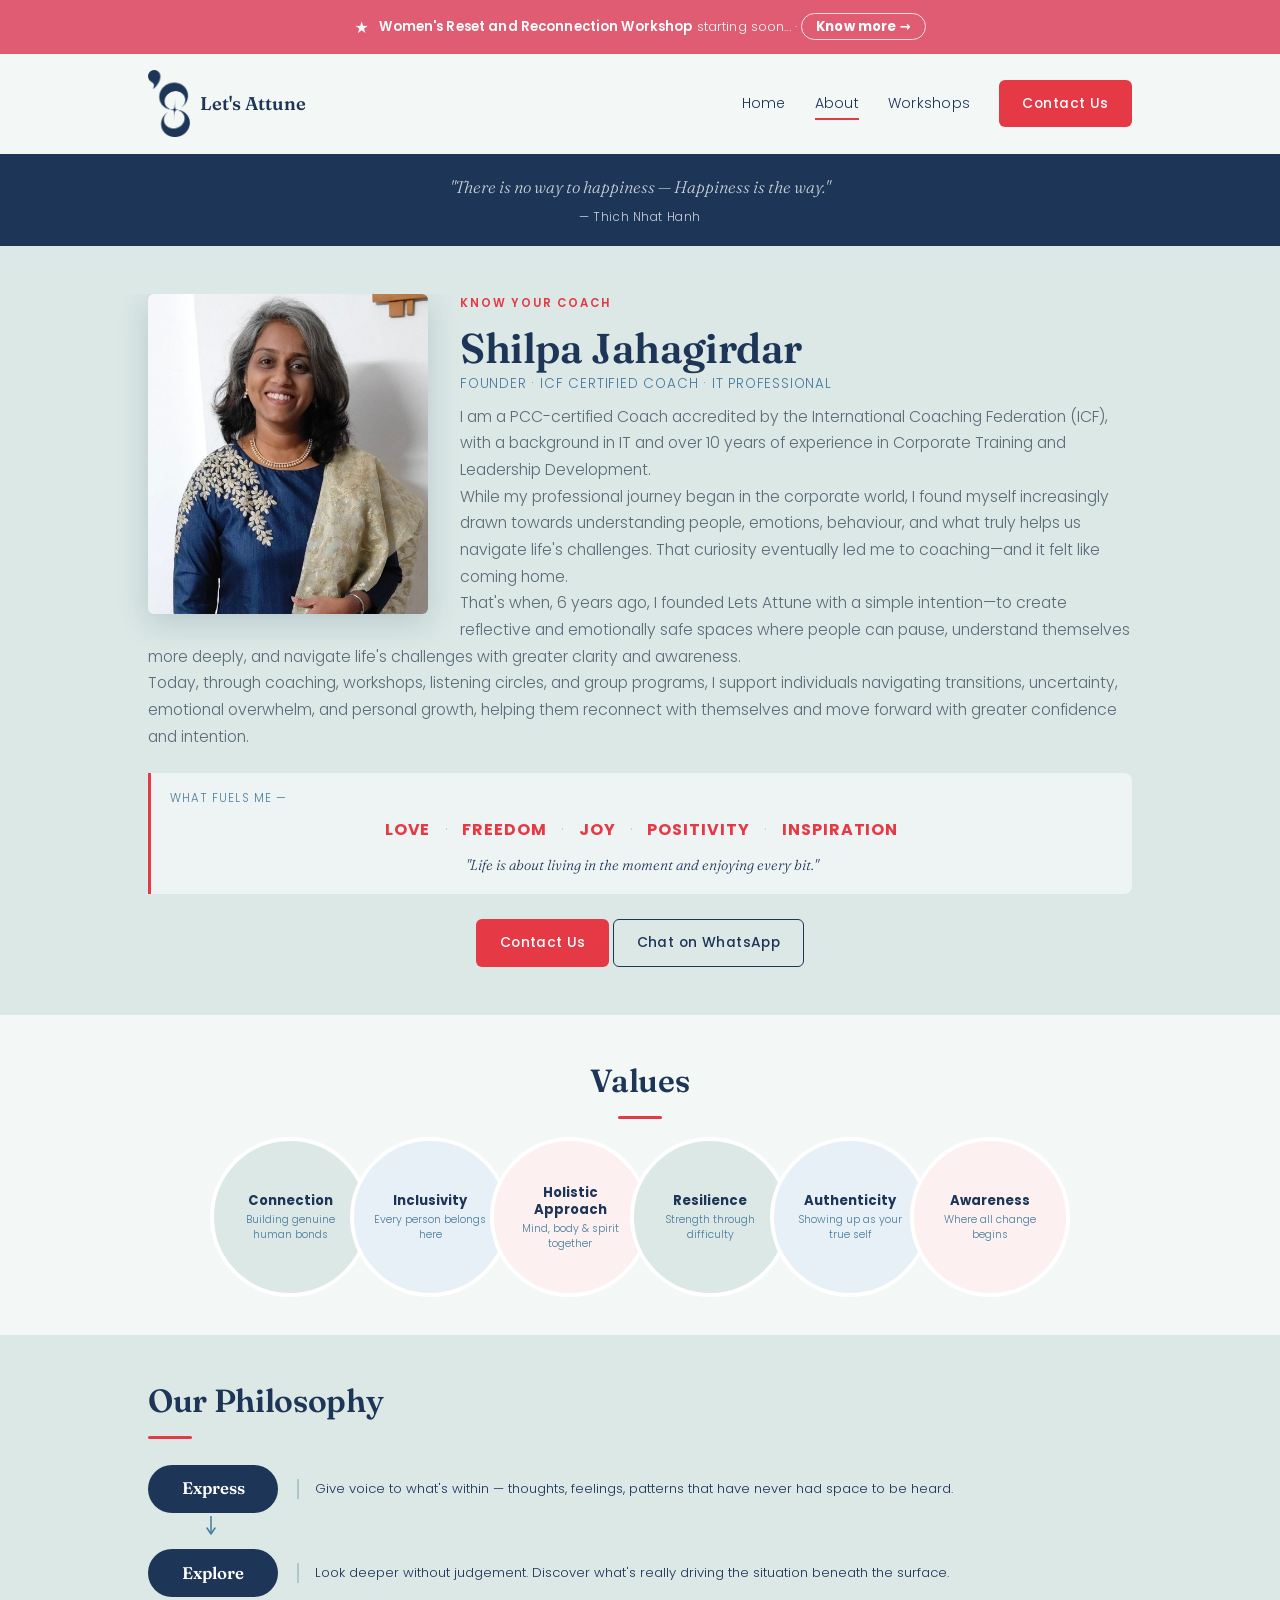
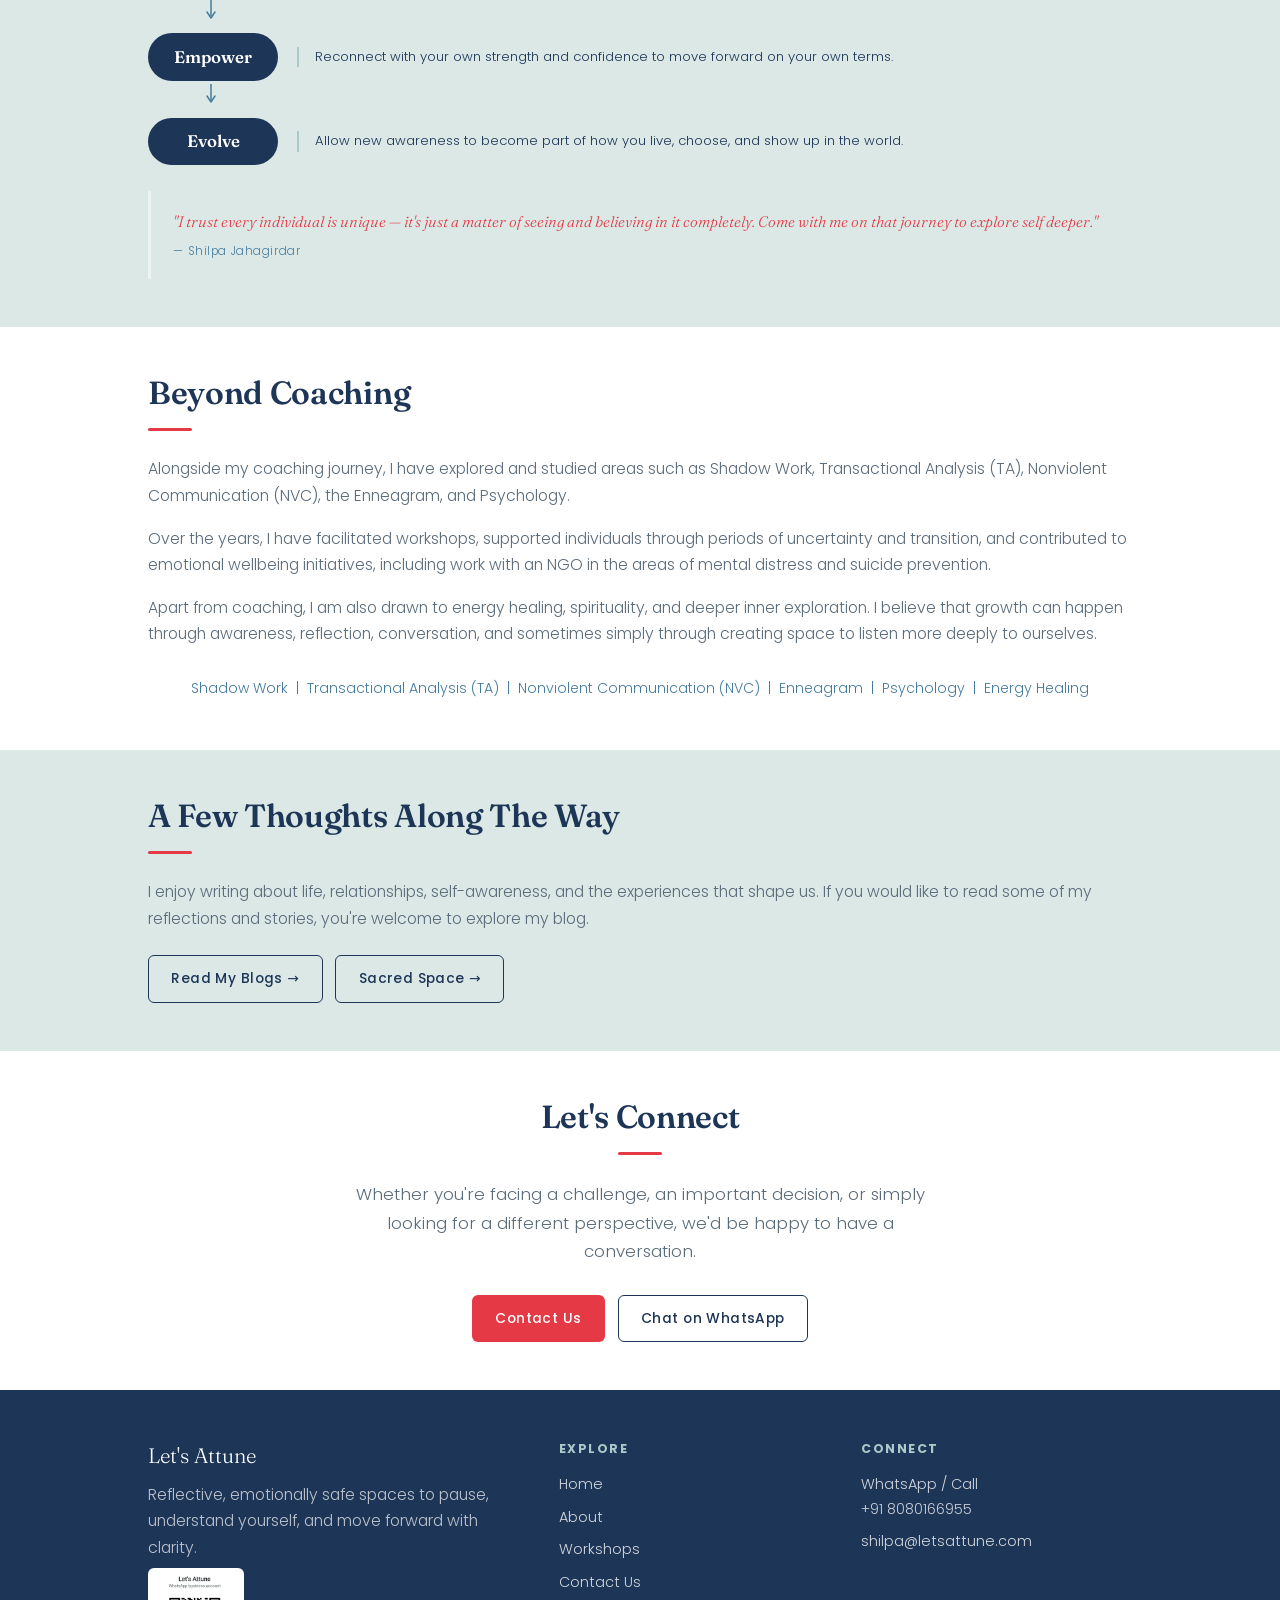
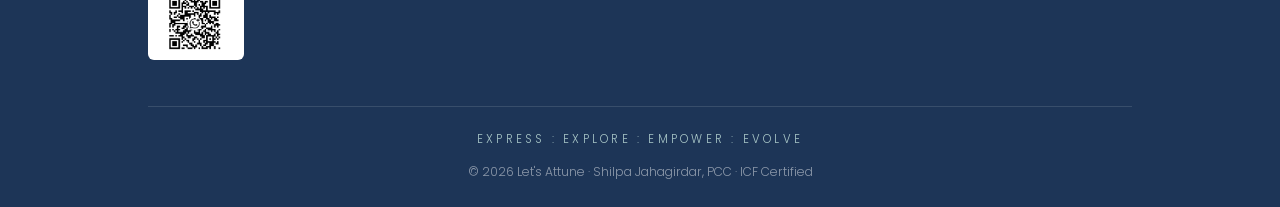
==== about.html @ 9fc633cd "Rebuild About page, rename to about.html, and refine homepage colours - Renamed coach.html to about." ====
<!DOCTYPE html>
<html lang="en">
<head>
  <meta charset="UTF-8" />
  <meta name="viewport" content="width=device-width, initial-scale=1.0" />
  <title>About Shilpa Jahagirdar — PCC Coach, ICF Certified | Let's Attune</title>
  <meta name="description" content="I am a PCC-certified Coach accredited by the International Coaching Federation (ICF), with a background in IT and over 10 years of experience in Corporate Training and Leadership Development. Founder of Lets Attune." />
  <meta property="og:type" content="profile" />
  <meta property="og:title" content="About Shilpa Jahagirdar — Let's Attune" />
  <meta property="og:description" content="PCC coach, ICF certified. Founder of Lets Attune — coaching, workshops and listening circles." />
  <meta property="og:image" content="assets/shilpa-full.jpg" />
  <meta property="og:url" content="https://arise.letsattune.com/about.html" />
  <meta name="twitter:card" content="summary_large_image" />
  <link rel="icon" type="image/png" href="assets/Lets Attune logo.png" />
  <link rel="preconnect" href="https://fonts.googleapis.com" />
  <link rel="preconnect" href="https://fonts.gstatic.com" crossorigin />
  <link href="https://fonts.googleapis.com/css2?family=Fraunces:ital,opsz,wght,WONK@0,9..144,500,0;0,9..144,600,0;0,9..144,700,0;1,9..144,500,0;1,9..144,600,0&family=Poppins:wght@300;400;500;600&display=swap" rel="stylesheet" />
  <link rel="stylesheet" href="styles.css" />
</head>
<body>

  <!-- ANNOUNCEMENT BAR (edit this one line per workshop; comment out to hide) -->
  <div class="announce">
    <span class="announce-star">★</span>
    <strong>Women's Reset and Reconnection Workshop</strong> starting soon... ·
    <a href="workshops.html">Know more →</a>
  </div>

  <!-- HEADER -->
  <header class="site-header">
    <div class="wrap">
      <a class="brand" href="index.html">
        <img src="assets/Lets Attune logo.png" alt="Let's Attune" />
        <span class="name">Let's Attune</span>
      </a>
      <button class="menu-toggle" aria-label="Menu"><span></span><span></span><span></span></button>
      <nav class="nav">
        <a class="link" href="index.html">Home</a>
        <a class="link active" href="about.html">About</a>
        <a class="link" href="workshops.html">Workshops</a>
        <a class="btn btn-primary" href="https://forms.gle/p1m3mecHvxKqkyVN9" target="_blank" rel="noopener">Contact Us</a>
      </nav>
    </div>
  </header>

  <!-- OPENING QUOTE -->
  <div class="coach-opening-quote band-navy">
    <div class="wrap">
      <p class="coq-text">"There is no way to happiness — Happiness is the way."</p>
      <p class="coq-attr">— Thich Nhat Hanh</p>
    </div>
  </div>

  <!-- BIO -->
  <section class="section band-sage">
    <div class="wrap coach-float-wrap reveal">
      <img class="coach-photo-float" src="assets/shilpa-full.jpg" alt="Shilpa Jahagirdar, PCC Coach" />
      <div class="eyebrow">Know Your Coach</div>
      <h1>Shilpa Jahagirdar</h1>
      <div class="role" style="font-size:0.84rem;letter-spacing:0.06em;color:var(--steel);text-transform:uppercase;margin-bottom:0.5rem">Founder · ICF Certified Coach · IT Professional</div>
      <p>I am a PCC-certified Coach accredited by the International Coaching Federation (ICF), with a background in IT and over 10 years of experience in Corporate Training and Leadership Development.</p>
      <p>While my professional journey began in the corporate world, I found myself increasingly drawn towards understanding people, emotions, behaviour, and what truly helps us navigate life's challenges. That curiosity eventually led me to coaching—and it felt like coming home.</p>
      <p>That's when, 6 years ago, I founded Lets Attune with a simple intention—to create reflective and emotionally safe spaces where people can pause, understand themselves more deeply, and navigate life's challenges with greater clarity and awareness.</p>
      <p>Today, through coaching, workshops, listening circles, and group programs, I support individuals navigating transitions, uncertainty, emotional overwhelm, and personal growth, helping them reconnect with themselves and move forward with greater confidence and intention.</p>
      <div class="lifelines-inline">
        <p class="lifelines-label">What fuels me —</p>
        <div class="lifelines">
          <span class="lifeline">Love</span><span class="lifeline-dot">·</span>
          <span class="lifeline">Freedom</span><span class="lifeline-dot">·</span>
          <span class="lifeline">Joy</span><span class="lifeline-dot">·</span>
          <span class="lifeline">Positivity</span><span class="lifeline-dot">·</span>
          <span class="lifeline">Inspiration</span>
        </div>
        <p class="lifeline-note">"Life is about living in the moment and enjoying every bit."</p>
      </div>
    </div>
    <div class="wrap" style="clear:both;text-align:center;margin-top:1.6rem;">
      <div class="btnrow" style="justify-content:center">
        <a class="btn btn-primary" href="https://forms.gle/p1m3mecHvxKqkyVN9" target="_blank" rel="noopener">Contact Us</a>
        <a class="btn btn-ghost" href="https://wa.me/918080166955" target="_blank" rel="noopener">Chat on WhatsApp</a>
      </div>
    </div>
  </section>

  <!-- VALUES -->
  <section class="section band-light">
    <div class="wrap center reveal">
      <h2>Values</h2>
      <div class="rule"></div>
      <div class="values-circles">
        <div class="vcircle vcircle--sage"><strong>Connection</strong><span>Building genuine human bonds</span></div>
        <div class="vcircle vcircle--blue"><strong>Inclusivity</strong><span>Every person belongs here</span></div>
        <div class="vcircle vcircle--coral"><strong>Holistic Approach</strong><span>Mind, body &amp; spirit together</span></div>
        <div class="vcircle vcircle--sage"><strong>Resilience</strong><span>Strength through difficulty</span></div>
        <div class="vcircle vcircle--blue"><strong>Authenticity</strong><span>Showing up as your true self</span></div>
        <div class="vcircle vcircle--coral"><strong>Awareness</strong><span>Where all change begins</span></div>
      </div>
    </div>
  </section>

  <!-- PHILOSOPHY -->
  <section class="section band-sage">
    <div class="wrap reveal">
      <h2>Our Philosophy</h2>
      <div class="rule"></div>
      <div class="phil-flow">
        <div class="phil-step">
          <div class="phil-oval">Express</div>
          <p class="phil-desc">Give voice to what's within — thoughts, feelings, patterns that have never had space to be heard.</p>
        </div>
        <div class="phil-arrow-down" aria-hidden="true"><svg width="16" height="22" viewBox="0 0 16 22" fill="none"><line x1="8" y1="0" x2="8" y2="16" stroke="#457b9d" stroke-width="1.5"/><polyline points="4,12 8,18 12,12" stroke="#457b9d" stroke-width="1.5" stroke-linecap="round" stroke-linejoin="round"/></svg></div>
        <div class="phil-step">
          <div class="phil-oval">Explore</div>
          <p class="phil-desc">Look deeper without judgement. Discover what's really driving the situation beneath the surface.</p>
        </div>
        <div class="phil-arrow-down" aria-hidden="true"><svg width="16" height="22" viewBox="0 0 16 22" fill="none"><line x1="8" y1="0" x2="8" y2="16" stroke="#457b9d" stroke-width="1.5"/><polyline points="4,12 8,18 12,12" stroke="#457b9d" stroke-width="1.5" stroke-linecap="round" stroke-linejoin="round"/></svg></div>
        <div class="phil-step">
          <div class="phil-oval">Empower</div>
          <p class="phil-desc">Reconnect with your own strength and confidence to move forward on your own terms.</p>
        </div>
        <div class="phil-arrow-down" aria-hidden="true"><svg width="16" height="22" viewBox="0 0 16 22" fill="none"><line x1="8" y1="0" x2="8" y2="16" stroke="#457b9d" stroke-width="1.5"/><polyline points="4,12 8,18 12,12" stroke="#457b9d" stroke-width="1.5" stroke-linecap="round" stroke-linejoin="round"/></svg></div>
        <div class="phil-step">
          <div class="phil-oval">Evolve</div>
          <p class="phil-desc">Allow new awareness to become part of how you live, choose, and show up in the world.</p>
        </div>
        <div class="phil-belief">
          <p>"I trust every individual is unique — it's just a matter of seeing and believing in it completely. Come with me on that journey to explore self deeper."</p>
          <span style="color:var(--steel)">— Shilpa Jahagirdar</span>
        </div>
      </div>
    </div>
  </section>

  <!-- BEYOND COACHING -->
  <section class="section band-white">
    <div class="wrap reveal">
      <h2>Beyond Coaching</h2>
      <div class="rule"></div>
      <p>Alongside my coaching journey, I have explored and studied areas such as Shadow Work, Transactional Analysis (TA), Nonviolent Communication (NVC), the Enneagram, and Psychology.</p>
      <p style="margin-top:1rem">Over the years, I have facilitated workshops, supported individuals through periods of uncertainty and transition, and contributed to emotional wellbeing initiatives, including work with an NGO in the areas of mental distress and suicide prevention.</p>
      <p style="margin-top:1rem">Apart from coaching, I am also drawn to energy healing, spirituality, and deeper inner exploration. I believe that growth can happen through awareness, reflection, conversation, and sometimes simply through creating space to listen more deeply to ourselves.</p>
      <p class="modalities">Shadow Work &nbsp;|&nbsp; Transactional Analysis (TA) &nbsp;|&nbsp; Nonviolent Communication (NVC) &nbsp;|&nbsp; Enneagram &nbsp;|&nbsp; Psychology &nbsp;|&nbsp; Energy Healing</p>
    </div>
  </section>

  <!-- A FEW THOUGHTS -->
  <section class="section band-sage">
    <div class="wrap reveal">
      <h2>A Few Thoughts Along The Way</h2>
      <div class="rule"></div>
      <p>I enjoy writing about life, relationships, self-awareness, and the experiences that shape us. If you would like to read some of my reflections and stories, you're welcome to explore my blog.</p>
      <div class="bloglinks">
        <a class="btn btn-ghost" href="https://trueme.home.blog/" target="_blank" rel="noopener">Read My Blogs →</a>
        <a class="btn btn-ghost" href="https://www.sacredspace.co.in/" target="_blank" rel="noopener">Sacred Space →</a>
      </div>
    </div>
  </section>

  <!-- CTA -->
  <section class="section band-light cta-strip">
    <div class="wrap reveal">
      <h2>Let's Connect</h2>
      <div class="rule" style="margin-left:auto;margin-right:auto"></div>
      <p class="lead" style="margin-left:auto;margin-right:auto">Whether you're facing a challenge, an important decision, or simply looking for a different perspective, we'd be happy to have a conversation.</p>
      <div class="btnrow">
        <a class="btn btn-primary" href="https://forms.gle/p1m3mecHvxKqkyVN9" target="_blank" rel="noopener">Contact Us</a>
        <a class="btn btn-ghost" href="https://wa.me/918080166955" target="_blank" rel="noopener">Chat on WhatsApp</a>
      </div>
    </div>
  </section>

  <!-- FOOTER -->
  <footer class="site-footer">
    <div class="wrap">
      <div class="footer-grid">
        <div>
          <div class="name">Let's Attune</div>
          <p style="color:rgba(255,255,255,0.7)">Reflective, emotionally safe spaces to pause, understand yourself, and move forward with clarity.</p>
          <img class="footer-qr" src="assets/qr.png" alt="WhatsApp QR — Let's Attune" />
        </div>
        <div>
          <h4>Explore</h4>
          <ul>
            <li><a href="index.html">Home</a></li>
            <li><a href="about.html">About</a></li>
            <li><a href="workshops.html">Workshops</a></li>
            <li><a href="https://forms.gle/p1m3mecHvxKqkyVN9" target="_blank" rel="noopener">Contact Us</a></li>
          </ul>
        </div>
        <div>
          <h4>Connect</h4>
          <ul>
            <li><a href="https://wa.me/918080166955" target="_blank" rel="noopener">WhatsApp / Call</a><br>+91 8080166955</li>
            <li><a href="mailto:shilpa@letsattune.com">shilpa@letsattune.com</a></li>
          </ul>
        </div>
      </div>
      <div class="footer-motto">EXPRESS : EXPLORE : EMPOWER : EVOLVE</div>
      <div class="footer-copy">© <span data-year>2026</span> Let's Attune · Shilpa Jahagirdar, PCC · ICF Certified</div>
    </div>
  </footer>

  <script src="main.js"></script>
</body>
</html>
---- styles.css ----
/* ===================================================================
   Let's Attune — shared design system
   Palette sampled from assets/Lets attune pallet.jpeg
   Type: Fraunces (display/brand) + Poppins (body/UI)
   =================================================================== */

:root {
  /* brand palette */
  --navy:   #1d3557;
  --steel:  #457b9d;
  --coral:  #e63946;
  --green:  #0e4f47;
  --sage:   #abc9c9;

  /* derived surfaces */
  --bg:        #f3f7f6;   /* light sage-tinted base */
  --bg-sage:   #dbe8e6;   /* soft sage band */
  --white:     #ffffff;
  --ink:       #1d3557;   /* body text = navy */
  --muted:     #5a6b7a;   /* secondary text */
  --line:      #d8e3e1;   /* hairline borders */

  --maxw: 1080px;
  --pad: clamp(1.25rem, 5vw, 3rem);
  --radius: 6px;
  --shadow-sm: 0 4px 18px rgba(29,53,87,0.06);
  --shadow-md: 0 14px 36px rgba(29,53,87,0.12);

  --ff-serif: 'Fraunces', Georgia, serif;
  --ff-sans:  'Poppins', system-ui, sans-serif;
}

* { margin: 0; padding: 0; box-sizing: border-box; }

html { scroll-behavior: smooth; }

body {
  font-family: var(--ff-sans);
  font-weight: 300;
  background: var(--bg);
  color: var(--ink);
  line-height: 1.7;
  overflow-x: hidden;
  -webkit-font-smoothing: antialiased;
}

/* ── TYPE SCALE ─────────────────────────────────────────────
   Crisp brief: elegance from serif CONTRAST, not huge sizes. */
h1, h2, h3, .serif { font-family: var(--ff-serif); font-weight: 600; color: var(--navy); letter-spacing: -0.01em; line-height: 1.15; font-optical-sizing: auto; }

h1 { font-size: clamp(2rem, 4.5vw, 2.6rem); font-variation-settings: 'WONK' 0; }
h2 { font-size: clamp(1.55rem, 3.2vw, 2rem); }
h3 { font-size: 1.12rem; font-family: var(--ff-sans); font-weight: 600; }

p { font-size: 0.98rem; color: var(--muted); }
strong { color: var(--navy); font-weight: 600; }

a { color: inherit; text-decoration: none; }

.eyebrow {
  font-family: var(--ff-sans);
  font-size: 0.72rem;
  font-weight: 600;
  letter-spacing: 0.16em;
  text-transform: uppercase;
  color: var(--coral);
  margin-bottom: 0.7rem;
}

.rule { width: 44px; height: 3px; background: var(--coral); border-radius: 2px; margin: 1rem 0 1.6rem; }
.center .rule { margin-left: auto; margin-right: auto; }

/* ── LAYOUT ───────────────────────────────────────────────── */
.wrap { max-width: var(--maxw); margin: 0 auto; padding-left: var(--pad); padding-right: var(--pad); }
.section { padding: clamp(2rem, 4vw, 3rem) 0; }
.center { text-align: center; }
.lead { font-size: 1.05rem; max-width: 620px; }
.center .lead { margin-left: auto; margin-right: auto; }

.band-sage  { background: var(--bg-sage); }
.band-light { background: var(--bg); }
.band-white { background: var(--white); }
.band-navy  { background: var(--navy); }
.band-steel { background: var(--steel); }
.band-steel h1, .band-steel h2, .band-steel h3 { color: #fff; }
.band-steel p { color: rgba(255,255,255,0.85); }
.band-steel .rule { background: rgba(255,255,255,0.35); }
.band-steel .eyebrow { color: rgba(255,255,255,0.65); }
.band-green { background: var(--green); }
.band-green h1, .band-green h2, .band-green h3 { color: #fff; }
.band-green p { color: rgba(255,255,255,0.85); }
.band-green .rule { background: rgba(255,255,255,0.35); }
.band-green .btn-ghost { color: #fff; border-color: rgba(255,255,255,0.65); }
.band-navy h1, .band-navy h2, .band-navy h3 { color: #fff; }
.band-navy p { color: rgba(255,255,255,0.78); }
.band-navy .eyebrow { color: var(--sage); }

/* ── ANNOUNCEMENT BAR ─────────────────────────────────────── */
.announce {
  background: #e05c72;
  color: #eafaf6;
  font-size: 0.82rem;
  letter-spacing: 0.01em;
  text-align: center;
  padding: 0.85rem 1rem;
  position: relative;
  z-index: 60;
}
.announce strong { color: #fff; font-weight: 600; }
.announce a { color: #fff; font-weight: 700; padding: 3px 14px; border: 1.5px solid rgba(255,255,255,0.8); border-radius: 20px; text-decoration: none; animation: flashBtn 1.4s ease-in-out infinite; }
.announce .announce-star { font-size: 1rem; margin-right: 0.4rem; vertical-align: middle; }
@keyframes flashBtn { 0%,100% { background: rgba(255,255,255,0.15); color: #fff; } 50% { background: #fff; color: #0f6e56; } }

/* ── HEADER ───────────────────────────────────────────────── */
.site-header {
  position: sticky; top: 0; z-index: 50;
  background: rgba(243,247,246,0.97);
  border-bottom: 1px solid transparent;
  transition: box-shadow .3s, border-color .3s, background .3s;
}
.site-header .wrap { display: flex; align-items: center; justify-content: space-between; padding-top: 1rem; padding-bottom: 1rem; transition: padding .3s; }
.site-header.scrolled { box-shadow: var(--shadow-sm); border-color: var(--line); }
.site-header.scrolled .wrap { padding-top: 0.55rem; padding-bottom: 0.55rem; }

.brand { display: flex; align-items: center; gap: 0.6rem; }
.brand img { width: 42px; transition: width .3s; }
.site-header.scrolled .brand img { width: 34px; }
.brand .name { font-family: var(--ff-serif); font-weight: 600; font-size: 1.15rem; color: var(--navy); }

.nav { display: flex; align-items: center; gap: 1.8rem; }
.nav a.link { font-size: 0.88rem; letter-spacing: 0.02em; color: var(--navy); position: relative; }
.nav a.link::after { content: ''; position: absolute; left: 0; bottom: -4px; width: 0; height: 2px; background: var(--coral); transition: width .25s; }
.nav a.link:hover::after, .nav a.link.active::after { width: 100%; }

/* buttons */
.btn { display: inline-flex; align-items: center; gap: 0.5rem; font-family: var(--ff-sans); font-size: 0.86rem; font-weight: 500; letter-spacing: 0.03em; padding: 0.7rem 1.4rem; border-radius: var(--radius); cursor: pointer; border: 1.5px solid transparent; transition: transform .2s, background .25s, color .25s, box-shadow .25s; }
.btn-primary { background: var(--coral); color: #fff; }
.btn-primary:hover { background: #c92f3c; transform: translateY(-2px); box-shadow: 0 8px 20px rgba(230,57,70,0.3); }
.btn-ghost { background: transparent; color: var(--navy); border-color: var(--navy); }
.btn-ghost:hover { background: var(--navy); color: #fff; transform: translateY(-2px); }
.band-navy .btn-ghost { color: #fff; border-color: rgba(255,255,255,0.55); }
.band-navy .btn-ghost:hover { background: #fff; color: var(--navy); }
.on-dark .btn-ghost { color:#fff; border-color: rgba(255,255,255,0.6); }
.on-dark .btn-ghost:hover { background:#fff; color: var(--navy); }

/* hamburger */
.menu-toggle { display: none; flex-direction: column; gap: 5px; background: none; border: 0; cursor: pointer; padding: 6px; }
.menu-toggle span { width: 24px; height: 2px; background: var(--navy); transition: .3s; }

/* ── HERO (forest, atmospheric) ───────────────────────────── */
.hero { position: relative; min-height: 42vh; display: flex; align-items: center; color: #fff; overflow: hidden; }
.hero__bg { position: absolute; inset: 0; z-index: 0;
  background: url('assets/the-place-within.jpeg') center 60%/cover no-repeat;
  filter: blur(3px) saturate(1.15); transform: scale(1.08); }
.hero__tint { position: absolute; inset: 0; z-index: 1;
  background: linear-gradient(150deg, rgba(29,53,87,0.78) 0%, rgba(14,79,71,0.64) 55%, rgba(29,53,87,0.74) 100%); }
.hero__grain { position: absolute; inset: 0; z-index: 2; opacity: 0.06; pointer-events: none;
  background-image: url("data:image/svg+xml,%3Csvg xmlns='http://www.w3.org/2000/svg' width='120' height='120'%3E%3Cfilter id='n'%3E%3CfeTurbulence type='fractalNoise' baseFrequency='0.8' numOctaves='2'/%3E%3C/filter%3E%3Crect width='100%25' height='100%25' filter='url(%23n)'/%3E%3C/svg%3E"); }
.hero .wrap { position: relative; z-index: 3; padding-top: 2.6rem; padding-bottom: 2.6rem; text-align: center; }
.hero h1 { color: #fff; max-width: 16ch; margin-left: auto; margin-right: auto; }
.hero .accent { color: #fff; font-style: italic; }
.hero__quote { font-family: var(--ff-serif); font-style: italic; font-size: 1.05rem; color: var(--sage); margin: 0.9rem 0 0.4rem; }
.hero__tagline { font-family: var(--ff-serif); font-style: italic; font-size: 1.1rem; color: rgba(255,255,255,0.88); margin: 1rem auto 0; text-shadow: 0 1px 12px rgba(0,0,0,0.5); }
.hero-intro { padding-top: 2rem; padding-bottom: 2rem; text-align: center; }
.hero-intro__text { color: var(--navy); font-size: 1rem; line-height: 1.75; }
.hero-intro__text + .hero-intro__text { margin-top: 0.8rem; }
.hero__cta { display: flex; flex-wrap: wrap; gap: 0.8rem; justify-content: center; }
.cursor { display: inline-block; width: 3px; height: 1em; background: var(--coral); margin-left: 3px; vertical-align: -0.12em; animation: blink .8s steps(1) infinite; }
@keyframes blink { 50% { opacity: 0; } }

/* ── PAIN-POINT CHIPS ("Does this sound familiar?") ───────── */
.familiar-grid { display: grid; grid-template-columns: repeat(auto-fit, minmax(260px, 1fr)); gap: 1rem; margin-top: 2.2rem; }
.familiar { background: var(--white); border: 1px solid var(--line); border-left: 3px solid var(--coral); border-radius: var(--radius); padding: 1.1rem 1.3rem; font-style: italic; color: var(--navy); box-shadow: var(--shadow-sm); }

/* ── STEPS (Understand → Explore → Align → Integrate) ─────── */
.steps { display: flex; align-items: stretch; gap: 0; margin-top: 2.4rem; counter-reset: step; }
.step { position: relative; background: var(--white); border-radius: var(--radius); padding: 1.8rem 1.4rem 1.5rem; box-shadow: var(--shadow-sm); transition: transform .3s, box-shadow .3s; flex: 1; min-width: 0; }
.step:hover { transform: translateY(-6px); box-shadow: var(--shadow-md); }
.step::before { counter-increment: step; content: '0' counter(step); font-family: var(--ff-serif); font-size: 2.2rem; color: var(--sage); line-height: 1; display: block; margin-bottom: 0.6rem; }
.step h3 { color: var(--navy); margin-bottom: 0.35rem; }
.step-arrow { position: relative; z-index: 2; display: flex; align-items: flex-start; padding-top: 1.7rem; margin: 0 -10px; flex-shrink: 0; }
.step-arrow__badge { width: 28px; height: 28px; background: var(--steel); border-radius: 50%; display: flex; align-items: center; justify-content: center; box-shadow: 0 2px 8px rgba(69,123,157,0.4); }
.step-arrow__badge svg { width: 13px; height: 13px; }

/* ── SERVICE CARDS ────────────────────────────────────────── */
.cards { display: grid; grid-template-columns: repeat(auto-fit, minmax(230px, 1fr)); gap: 1.3rem; margin-top: 2.4rem; }
.card { background: var(--white); border-radius: var(--radius); padding: 1.8rem 1.5rem; box-shadow: var(--shadow-sm); border-top: 3px solid var(--steel); transition: transform .3s, box-shadow .3s; }
.card:nth-child(2) { border-top-color: var(--coral); }
.card:nth-child(3) { border-top-color: var(--green); }
.card:nth-child(4) { border-top-color: var(--navy); }
.card:hover { transform: translateY(-6px); box-shadow: var(--shadow-md); }
.card .ic { font-size: 1.5rem; margin-bottom: 0.7rem; display: block; }
.card h3 { color: var(--navy); margin-bottom: 0.4rem; }
.card p { font-size: 0.9rem; }

/* ── WHO WE WORK WITH (pills) ─────────────────────────────── */
.pills { display: flex; flex-wrap: wrap; gap: 0.6rem; margin-top: 2rem; }
.center .pills { justify-content: center; }
.pill { background: var(--white); border: 2px solid var(--steel); color: var(--navy); font-size: 0.84rem; font-weight: 500; padding: 0.5rem 1.05rem; border-radius: 30px; transition: background .2s, color .2s, transform .2s; }
.pill:hover { background: var(--steel); color: #fff; transform: translateY(-2px); }

/* ── COACH TEASER ─────────────────────────────────────────── */
.teaser { display: grid; grid-template-columns: 200px 1fr; gap: 2.4rem; align-items: center; }
.teaser__photo { width: 200px; height: 200px; border-radius: 50%; object-fit: cover; object-position: center 18%; border: 4px solid var(--coral); box-shadow: var(--shadow-md); }

/* ── TESTIMONIALS (static 2-up) ───────────────────────────── */
.quotes { display: grid; grid-template-columns: repeat(auto-fit, minmax(280px, 1fr)); gap: 1.4rem; margin-top: 2.4rem; }
.quote { background: rgba(255,255,255,0.06); border: 1px solid rgba(255,255,255,0.12); border-radius: var(--radius); padding: 2rem 1.8rem; }
.quote p { color: #eaf1f0; font-style: italic; line-height: 1.85; }
.quote::before { content: '\201C'; font-family: var(--ff-serif); font-size: 3rem; color: var(--coral); line-height: 0.2; display: block; height: 1.4rem; }
.quote cite { display: block; margin-top: 1rem; font-style: normal; font-size: 0.84rem; color: var(--sage); letter-spacing: 0.04em; }

/* ── WHY (manifesto) ──────────────────────────────────────── */
.manifesto { text-align: center; }
.manifesto p { font-family: var(--ff-serif); font-size: 1rem; line-height: 1.7; color: var(--navy); margin-top: 0.3rem; }
.manifesto .m-statement { font-style: normal; font-weight: 700; margin-top: 1.2rem; }
.manifesto .m-reason { font-style: italic; font-weight: 400; opacity: 0.82; }
.manifesto .m-close { font-style: normal; font-weight: 700; margin-top: 1.2rem; font-size: 1.1rem; }

/* ── CTA STRIP ────────────────────────────────────────────── */
.cta-strip { text-align: center; background: var(--white); }
.cta-strip h2 { color: var(--navy); }
.cta-strip p { color: var(--muted); }
.cta-strip .btn-ghost { color: var(--navy); border-color: var(--navy); }
.cta-strip .btn-ghost:hover { background: var(--navy); color: #fff; }
.cta-strip .btnrow { display: flex; flex-wrap: wrap; gap: 0.8rem; justify-content: center; margin-top: 1.8rem; }

/* ── FOOTER ───────────────────────────────────────────────── */
.site-footer { background: var(--navy); color: rgba(255,255,255,0.75); padding: 3rem 0 1.5rem; }
.footer-grid { display: grid; grid-template-columns: 1.4fr 1fr 1fr; gap: 2rem; }
.site-footer .name { font-family: var(--ff-serif); color: #fff; font-size: 1.3rem; margin-bottom: 0.5rem; }
.site-footer a { color: rgba(255,255,255,0.8); }
.site-footer a:hover { color: var(--coral); }
.site-footer h4 { font-size: 0.78rem; letter-spacing: 0.12em; text-transform: uppercase; color: var(--sage); margin-bottom: 0.8rem; }
.site-footer ul { list-style: none; }
.site-footer li { margin-bottom: 0.5rem; font-size: 0.9rem; }
.footer-qr { width: 96px; border-radius: 6px; margin-top: 0.4rem; background:#fff; padding:4px; }
.footer-motto { text-align: center; letter-spacing: 0.28em; font-size: 0.72rem; color: var(--sage); margin-top: 2.4rem; padding-top: 1.4rem; border-top: 1px solid rgba(255,255,255,0.12); }
.footer-copy { text-align: center; font-size: 0.76rem; color: rgba(255,255,255,0.5); margin-top: 0.8rem; }

/* ── COACH OPENING QUOTE ──────────────────────────────────── */
.coach-opening-quote { padding: 1.2rem 0; text-align: center; }
.coq-text { font-family: var(--ff-serif); font-style: italic; font-size: 1.05rem; color: #fff; line-height: 1.7; margin: 0; }
.coq-attr { font-size: 0.74rem; color: var(--sage); letter-spacing: 0.05em; margin-top: 0.35rem; }

/* ── LIFELINES ─────────────────────────────────────────────── */
.lifelines { display: flex; flex-wrap: wrap; justify-content: center; gap: 0.4rem 1rem; margin-bottom: 1rem; }
.lifeline { font-size: 0.92rem; font-weight: 700; color: var(--coral); letter-spacing: 0.06em; text-transform: uppercase; }
.lifeline-dot { color: var(--sage); margin: 0 0.1rem; }
.lifeline-note { font-family: var(--ff-serif); font-style: italic; font-size: 1rem; color: var(--navy); line-height: 1.8; }

/* ── BELIEF BAND ───────────────────────────────────────────── */
.coach-belief { background: var(--steel); padding: 1.6rem 0; text-align: center; }
.belief-text { font-family: var(--ff-serif); font-style: italic; font-size: 1rem; color: #fff; line-height: 1.8; margin: 0; }
.belief-attr { font-size: 0.74rem; color: rgba(255,255,255,0.75); margin-top: 0.5rem; letter-spacing: 0.04em; }

/* ── VALUES CIRCLES ────────────────────────────────────────── */
.values-circles { display: flex; flex-wrap: wrap; justify-content: center; margin-top: 1.8rem; }
.vcircle { width: 160px; height: 160px; border-radius: 50%; display: flex; flex-direction: column; align-items: center; justify-content: center; text-align: center; padding: 1rem; margin: -10px; border: 4px solid var(--white); }
.vcircle--sage  { background: var(--bg-sage); }
.vcircle--blue  { background: #e8f0f7; }
.vcircle--coral { background: #fdf0f1; }
.vcircle strong { font-size: 0.82rem; font-weight: 700; color: var(--navy); display: block; margin-bottom: 0.25rem; line-height: 1.3; }
.vcircle span   { font-size: 0.66rem; color: var(--steel); line-height: 1.4; }

/* ── PHILOSOPHY FLOW ───────────────────────────────────────── */
.phil-flow { display: flex; flex-direction: column; align-items: flex-start; gap: 0; margin-top: 1rem; }
.phil-step { display: flex; align-items: center; gap: 1.2rem; }
.phil-oval { background: var(--navy); border-radius: 30px; padding: 0.6rem 1.6rem; font-family: var(--ff-serif); font-size: 1.05rem; font-weight: 600; color: #fff; flex-shrink: 0; min-width: 130px; display: flex; align-items: center; justify-content: center; text-align: center; }
.phil-desc { font-size: 0.82rem; color: var(--navy); line-height: 1.55; border-left: 2px solid var(--sage); padding-left: 1rem; margin: 0; }
.phil-arrow-down { padding: 0.2rem 0 0.2rem 55px; }

/* ── COACH FLOAT BIO ──────────────────────────────────────── */
.coach-float-wrap { overflow: hidden; }
.coach-photo-float { float: left; width: clamp(200px, 30%, 280px); height: 320px; border-radius: var(--radius); margin: 0 2rem 1.5rem 0; object-fit: cover; object-position: center 5%; box-shadow: 0 8px 32px rgba(29,53,87,0.18); display: block; }

/* lifelines inside bio */
.lifelines-inline { margin-top: 1.4rem; padding: 1rem 1.2rem; background: rgba(255,255,255,0.55); border-left: 3px solid var(--coral); border-radius: 0 8px 8px 0; }
.lifelines-label { font-size: 0.72rem; letter-spacing: 0.1em; text-transform: uppercase; color: var(--steel); margin-bottom: 0.5rem; }
.lifelines { display: flex; flex-wrap: wrap; gap: 0.3rem 0.8rem; margin-bottom: 0.6rem; }
.lifeline { font-size: 1rem; font-weight: 700; color: var(--coral); }
.lifeline-dot { color: var(--sage); }
.lifeline-note { font-family: var(--ff-serif); font-style: italic; font-size: 0.9rem; color: var(--navy); line-height: 1.7; margin: 0; text-align: center; }

/* belief blended into philosophy */
.phil-belief { margin-top: 1.6rem; padding: 1.1rem 1.4rem; border-left: 3px solid rgba(255,255,255,0.5); }
.phil-belief p { font-family: var(--ff-serif); font-style: italic; font-size: 0.95rem; color: var(--coral); line-height: 1.75; margin: 0; }
.phil-belief span { font-size: 0.72rem; color: rgba(255,255,255,0.55); letter-spacing: 0.05em; margin-top: 0.4rem; display: block; }

/* ── COACH PAGE (bio fits one screen) ─────────────────────── */
.coach-hero { min-height: calc(100svh - 64px); display: flex; align-items: center; }
.coach-grid { display: grid; grid-template-columns: 0.85fr 1.15fr; gap: clamp(1.5rem, 4vw, 3.4rem); align-items: center; width: 100%; }
.coach-photo { width: 100%; max-width: 360px; aspect-ratio: 1/1.05; object-fit: cover; object-position: center 12%; border-radius: 10px; box-shadow: var(--shadow-md); border: 4px solid var(--white); justify-self: center; }
.coach-bio h1 { margin-bottom: 0.2rem; }
.coach-bio .role { font-size: 0.84rem; letter-spacing: 0.08em; text-transform: uppercase; color: var(--coral); font-weight: 500; }
.coach-bio p { font-size: 0.95rem; margin-top: 0.85rem; }
.coach-bio .lead { font-family: var(--ff-serif); font-style: italic; font-size: 1.15rem; color: var(--navy); margin-top: 0.9rem; }
.cred-row { display: flex; flex-wrap: wrap; gap: 0.5rem; margin-top: 1.1rem; }
.cred { background: var(--navy); color: #fff; font-size: 0.74rem; letter-spacing: 0.04em; padding: 0.32rem 0.85rem; border-radius: 20px; }
.coach-bio .btnrow { display: flex; flex-wrap: wrap; gap: 0.7rem; margin-top: 1.4rem; }
.tagset { display: flex; flex-wrap: wrap; gap: 0.55rem; margin-top: 1.6rem; }
.modalities { text-align: center; margin-top: 1.6rem; font-size: 0.88rem; color: var(--steel); line-height: 2; }
.tagset .pill { background: var(--white); }
.bloglinks { display: flex; flex-wrap: wrap; gap: 0.8rem; margin-top: 1.4rem; }

@media (max-width: 820px) {
  .coach-hero { min-height: 0; padding: 2.6rem 0; }
  .coach-grid { grid-template-columns: 1fr; text-align: center; }
  .coach-photo { max-width: 240px; }
  .cred-row, .coach-bio .btnrow, .tagset { justify-content: center; }
}

/* ── WORKSHOPS PAGE ───────────────────────────────────────── */
/* Blurred cover photo (faces not identifiable) with workshop details overlaid */
.wk-cover { position: relative; min-height: clamp(300px, 50vh, 440px); display: flex; align-items: center; overflow: hidden; color: #fff; }
.wk-cover img { position: absolute; inset: 0; width: 100%; height: 100%; object-fit: cover; object-position: center 36%; filter: blur(4px) brightness(0.85) saturate(1.05); transform: scale(1.06); }
.wk-cover::after { content: ''; position: absolute; inset: 0; background: linear-gradient(150deg, rgba(29,53,87,0.64) 0%, rgba(14,79,71,0.5) 55%, rgba(29,53,87,0.62) 100%); }
.wk-cover .cover-inner { position: relative; z-index: 2; width: 100%; text-align: center; padding: clamp(2.4rem, 6vw, 4rem) 0; text-shadow: 0 2px 16px rgba(0,0,0,0.55); }
.wk-cover .kicker { font-family: var(--ff-serif); font-style: italic; font-size: clamp(1rem, 2.6vw, 1.35rem); color: var(--sage); margin-bottom: 0.6rem; }
.wk-cover h1 { color: #fff; max-width: 18ch; margin: 0 auto; text-shadow: 0 2px 24px rgba(0,0,0,0.4); }
.wk-tagline { font-family: var(--ff-serif); font-style: italic; font-size: clamp(1.1rem, 2.6vw, 1.5rem); color: var(--coral); margin-top: 0.5rem; }
.wk-cover .wk-tagline { color: #ffd2d6; }
.wk-confnote { font-size: 0.82rem; color: rgba(255,255,255,0.78); margin-top: 1rem; letter-spacing: 0.02em; }
.wk-facts { display: flex; flex-wrap: wrap; gap: 0.6rem; margin-top: 1.6rem; }
.center .wk-facts { justify-content: center; }
.fact { display: inline-flex; align-items: center; gap: 0.45rem; background: var(--white); border: 1px solid var(--line); border-radius: 24px; padding: 0.45rem 1rem; font-size: 0.85rem; color: var(--navy); box-shadow: var(--shadow-sm); }
.fact b { font-weight: 600; }
.band-navy .fact, .wk-cover .fact { background: rgba(255,255,255,0.1); border-color: rgba(255,255,255,0.2); color: #fff; }

.compare { display: grid; grid-template-columns: 1fr 1fr; gap: 1.4rem; margin-top: 2.4rem; }
.compare .col { background: var(--white); border-radius: var(--radius); padding: 1.8rem 1.6rem; box-shadow: var(--shadow-sm); }
.compare .col.now { border-top: 3px solid var(--steel); }
.compare .col.after { border-top: 3px solid var(--coral); }
.compare h3 { margin-bottom: 1rem; }
.compare ul { list-style: none; }
.compare li { position: relative; padding-left: 1.6rem; margin-bottom: 0.8rem; font-size: 0.92rem; color: var(--muted); line-height: 1.6; }
.compare .now li::before { content: '·'; position: absolute; left: 0.3rem; top: -0.1rem; color: var(--steel); font-size: 1.4rem; }
.compare .after li::before { content: '✓'; position: absolute; left: 0; color: var(--coral); font-weight: 700; }

@media (max-width: 680px) { .compare { grid-template-columns: 1fr; } }

/* ── SCROLL REVEAL ────────────────────────────────────────── */
.reveal { opacity: 0; transform: translateY(26px); transition: opacity .7s ease, transform .7s ease; }
.reveal.in { opacity: 1; transform: none; }

/* ── RESPONSIVE ───────────────────────────────────────────── */
@media (max-width: 820px) {
  .teaser { grid-template-columns: 1fr; text-align: center; justify-items: center; }
  .footer-grid { grid-template-columns: 1fr 1fr; }
}
@media (max-width: 680px) {
  .menu-toggle { display: flex; }
  .nav { position: fixed; inset: 0 0 0 auto; width: min(78vw, 300px); flex-direction: column; align-items: flex-start; gap: 1.4rem; background: var(--bg); padding: 5rem 2rem; box-shadow: -10px 0 40px rgba(0,0,0,0.12); transform: translateX(100%); transition: transform .3s; }
  .nav.open { transform: none; }
  .nav .btn { width: 100%; justify-content: center; }
  .hero { min-height: 0; padding: 1rem 0; }
  .hero .wrap { padding-top: 2.2rem; padding-bottom: 2.6rem; }
  .hero h1 { font-size: 1.9rem; }
  .hero__cta .btn { flex: 1 1 auto; justify-content: center; }
  .footer-grid { grid-template-columns: 1fr; text-align: center; }
  .footer-qr { margin-left: auto; margin-right: auto; }
}

@media (prefers-reduced-motion: reduce) {
  * { animation: none !important; transition: none !important; scroll-behavior: auto !important; }
  .reveal { opacity: 1; transform: none; }
}
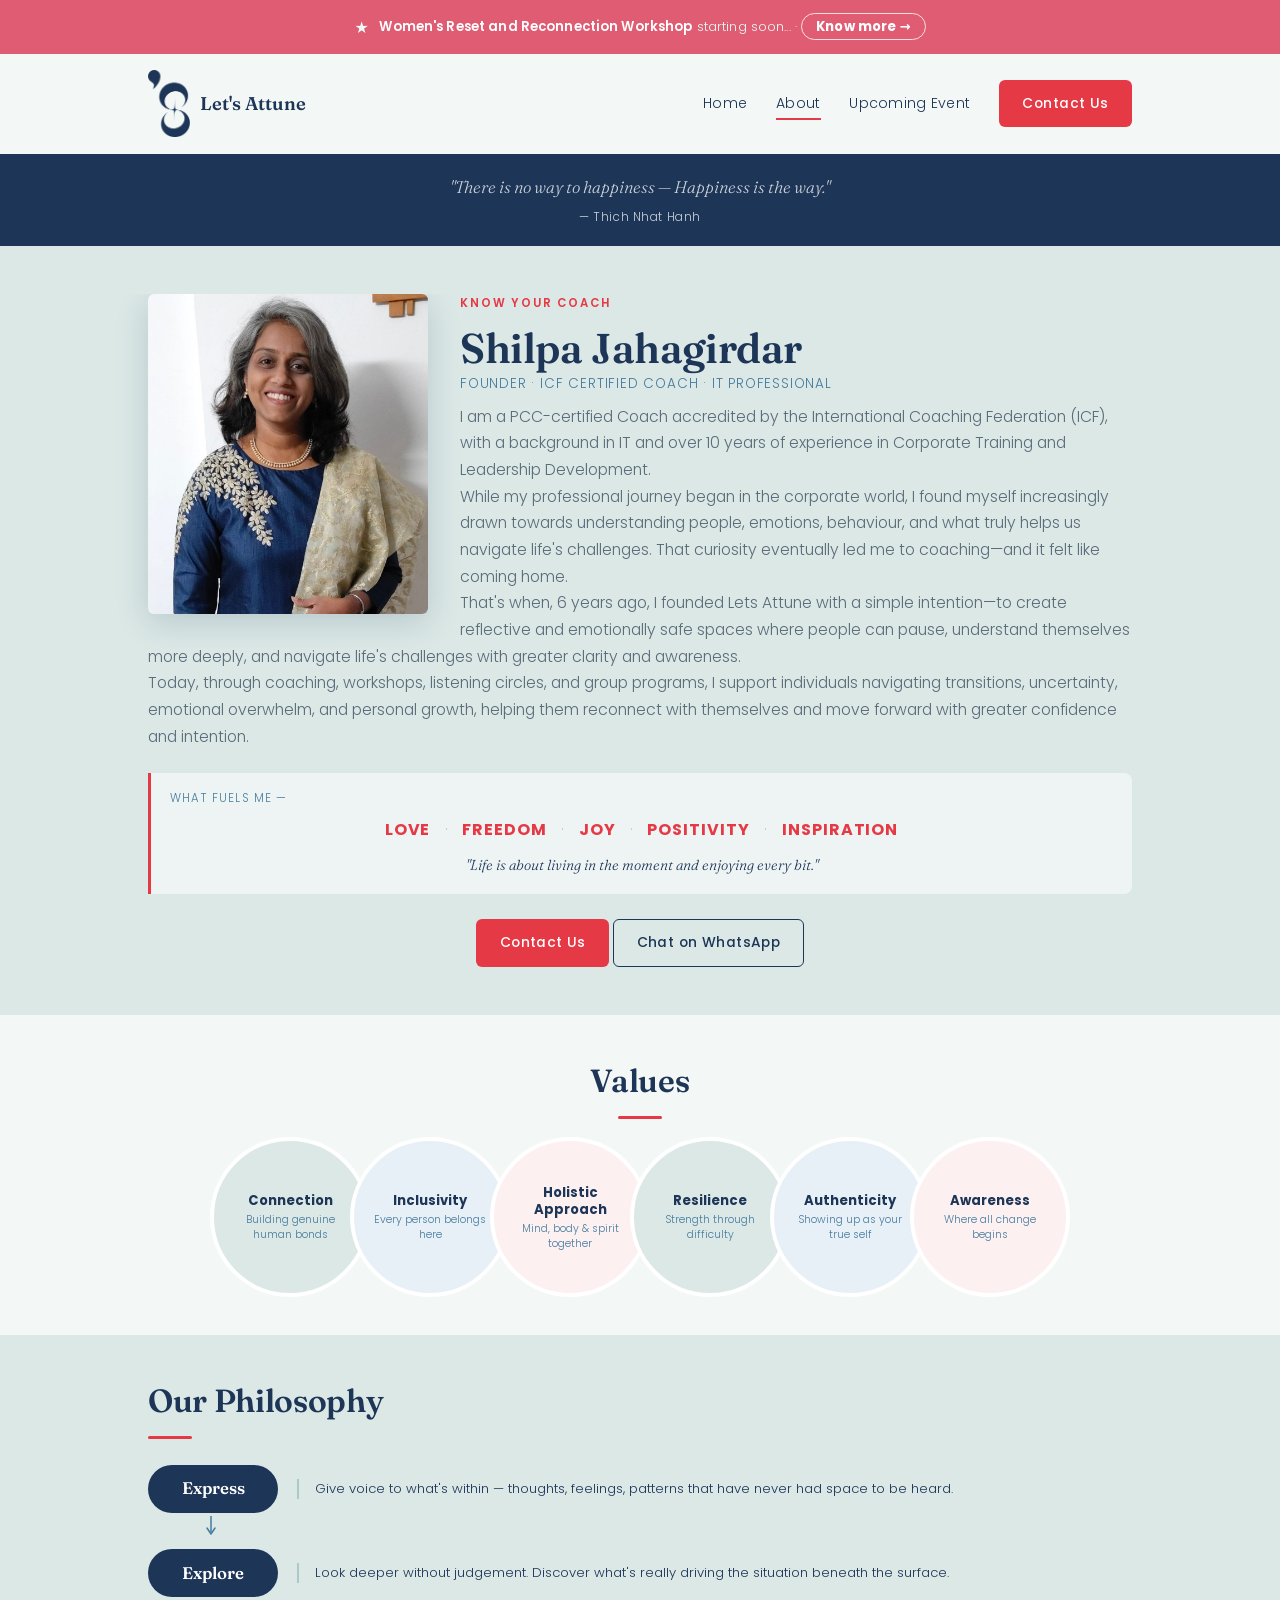
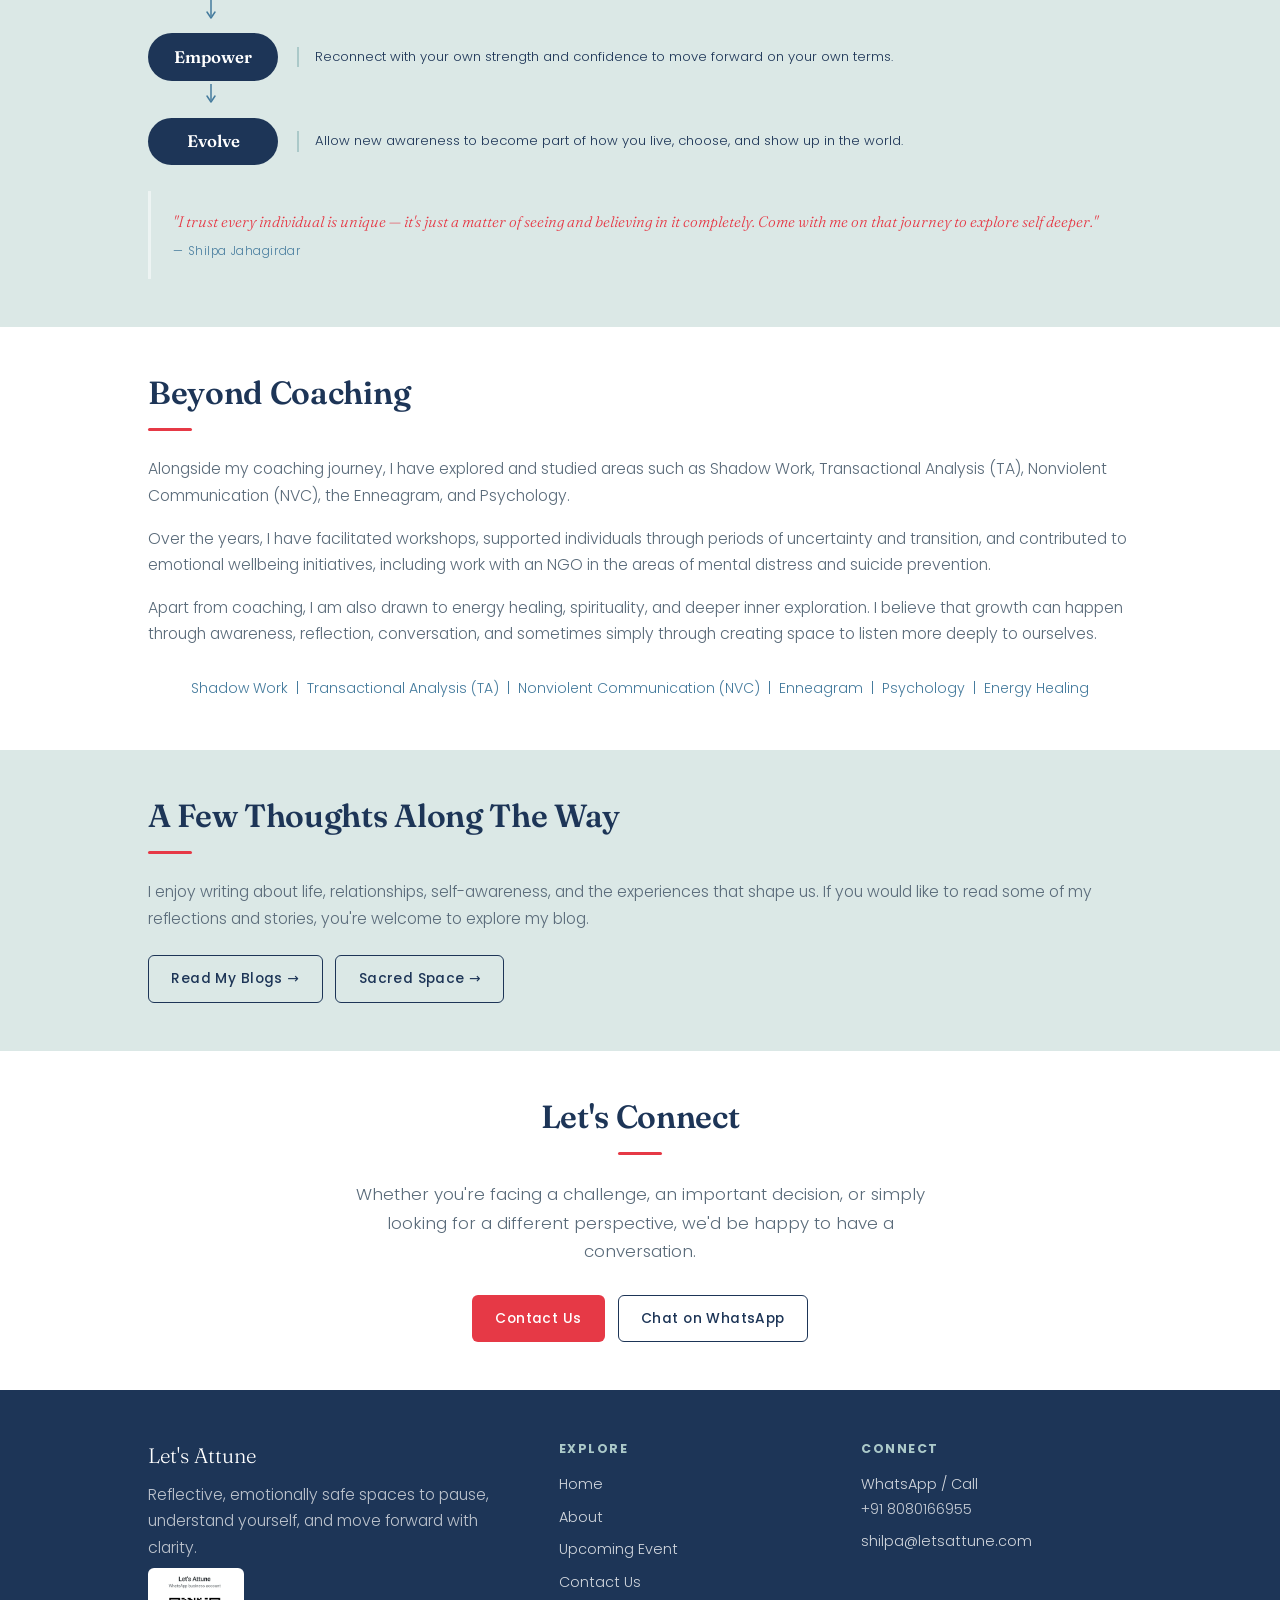
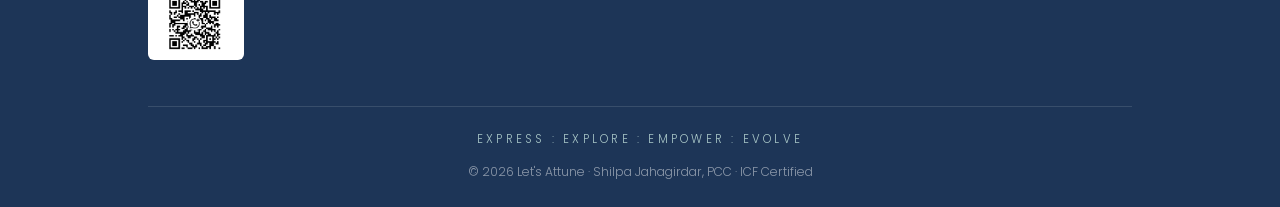
==== commit 2e5ef5e1: "Add contact page, workshop modal form, Kalki facilitator, dynamic pricing, and nav updates Co-Author" ====
--- a/about.html
+++ b/about.html
@@ -37,8 +37,8 @@
       <nav class="nav">
         <a class="link" href="index.html">Home</a>
         <a class="link active" href="about.html">About</a>
-        <a class="link" href="workshops.html">Workshops</a>
-        <a class="btn btn-primary" href="https://forms.gle/p1m3mecHvxKqkyVN9" target="_blank" rel="noopener">Contact Us</a>
+        <a class="link" href="workshops.html">Upcoming Event</a>
+        <a class="btn btn-primary" href="contact.html">Contact Us</a>
       </nav>
     </div>
   </header>
@@ -76,7 +76,7 @@
     </div>
     <div class="wrap" style="clear:both;text-align:center;margin-top:1.6rem;">
       <div class="btnrow" style="justify-content:center">
-        <a class="btn btn-primary" href="https://forms.gle/p1m3mecHvxKqkyVN9" target="_blank" rel="noopener">Contact Us</a>
+        <a class="btn btn-primary" href="contact.html">Contact Us</a>
         <a class="btn btn-ghost" href="https://wa.me/918080166955" target="_blank" rel="noopener">Chat on WhatsApp</a>
       </div>
     </div>
@@ -163,7 +163,7 @@
       <div class="rule" style="margin-left:auto;margin-right:auto"></div>
       <p class="lead" style="margin-left:auto;margin-right:auto">Whether you're facing a challenge, an important decision, or simply looking for a different perspective, we'd be happy to have a conversation.</p>
       <div class="btnrow">
-        <a class="btn btn-primary" href="https://forms.gle/p1m3mecHvxKqkyVN9" target="_blank" rel="noopener">Contact Us</a>
+        <a class="btn btn-primary" href="contact.html">Contact Us</a>
         <a class="btn btn-ghost" href="https://wa.me/918080166955" target="_blank" rel="noopener">Chat on WhatsApp</a>
       </div>
     </div>
@@ -183,8 +183,8 @@
           <ul>
             <li><a href="index.html">Home</a></li>
             <li><a href="about.html">About</a></li>
-            <li><a href="workshops.html">Workshops</a></li>
-            <li><a href="https://forms.gle/p1m3mecHvxKqkyVN9" target="_blank" rel="noopener">Contact Us</a></li>
+            <li><a href="workshops.html">Upcoming Event</a></li>
+            <li><a href="contact.html">Contact Us</a></li>
           </ul>
         </div>
         <div>
--- a/styles.css
+++ b/styles.css
@@ -318,7 +318,7 @@
 .wk-cover .cover-inner { position: relative; z-index: 2; width: 100%; text-align: center; padding: clamp(2.4rem, 6vw, 4rem) 0; text-shadow: 0 2px 16px rgba(0,0,0,0.55); }
 .wk-cover .kicker { font-family: var(--ff-serif); font-style: italic; font-size: clamp(1rem, 2.6vw, 1.35rem); color: var(--sage); margin-bottom: 0.6rem; }
 .wk-cover h1 { color: #fff; max-width: 18ch; margin: 0 auto; text-shadow: 0 2px 24px rgba(0,0,0,0.4); }
-.wk-tagline { font-family: var(--ff-serif); font-style: italic; font-size: clamp(1.1rem, 2.6vw, 1.5rem); color: var(--coral); margin-top: 0.5rem; }
+.wk-tagline { font-family: var(--ff-serif); font-style: italic; font-size: clamp(0.9rem, 1.8vw, 1.1rem); color: var(--coral); margin-top: 0.5rem; }
 .wk-cover .wk-tagline { color: #ffd2d6; }
 .wk-confnote { font-size: 0.82rem; color: rgba(255,255,255,0.78); margin-top: 1rem; letter-spacing: 0.02em; }
 .wk-facts { display: flex; flex-wrap: wrap; gap: 0.6rem; margin-top: 1.6rem; }
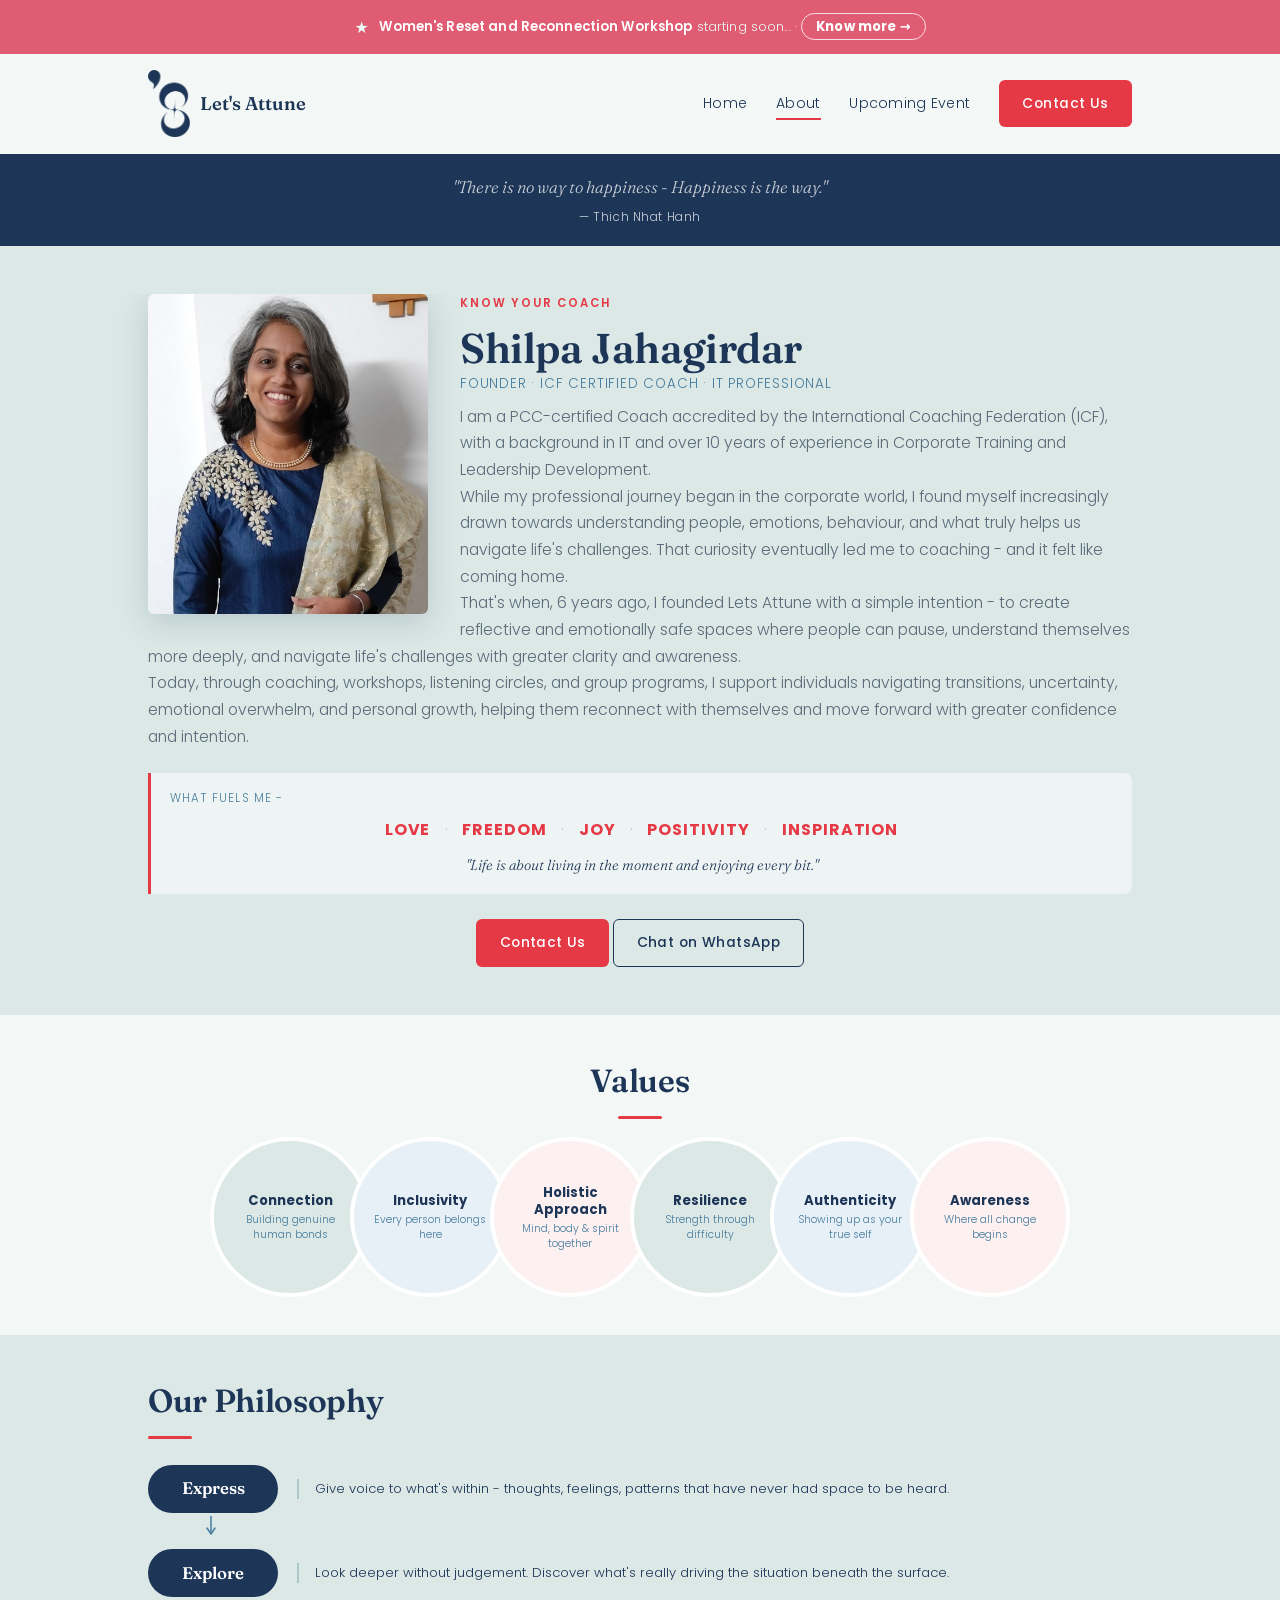
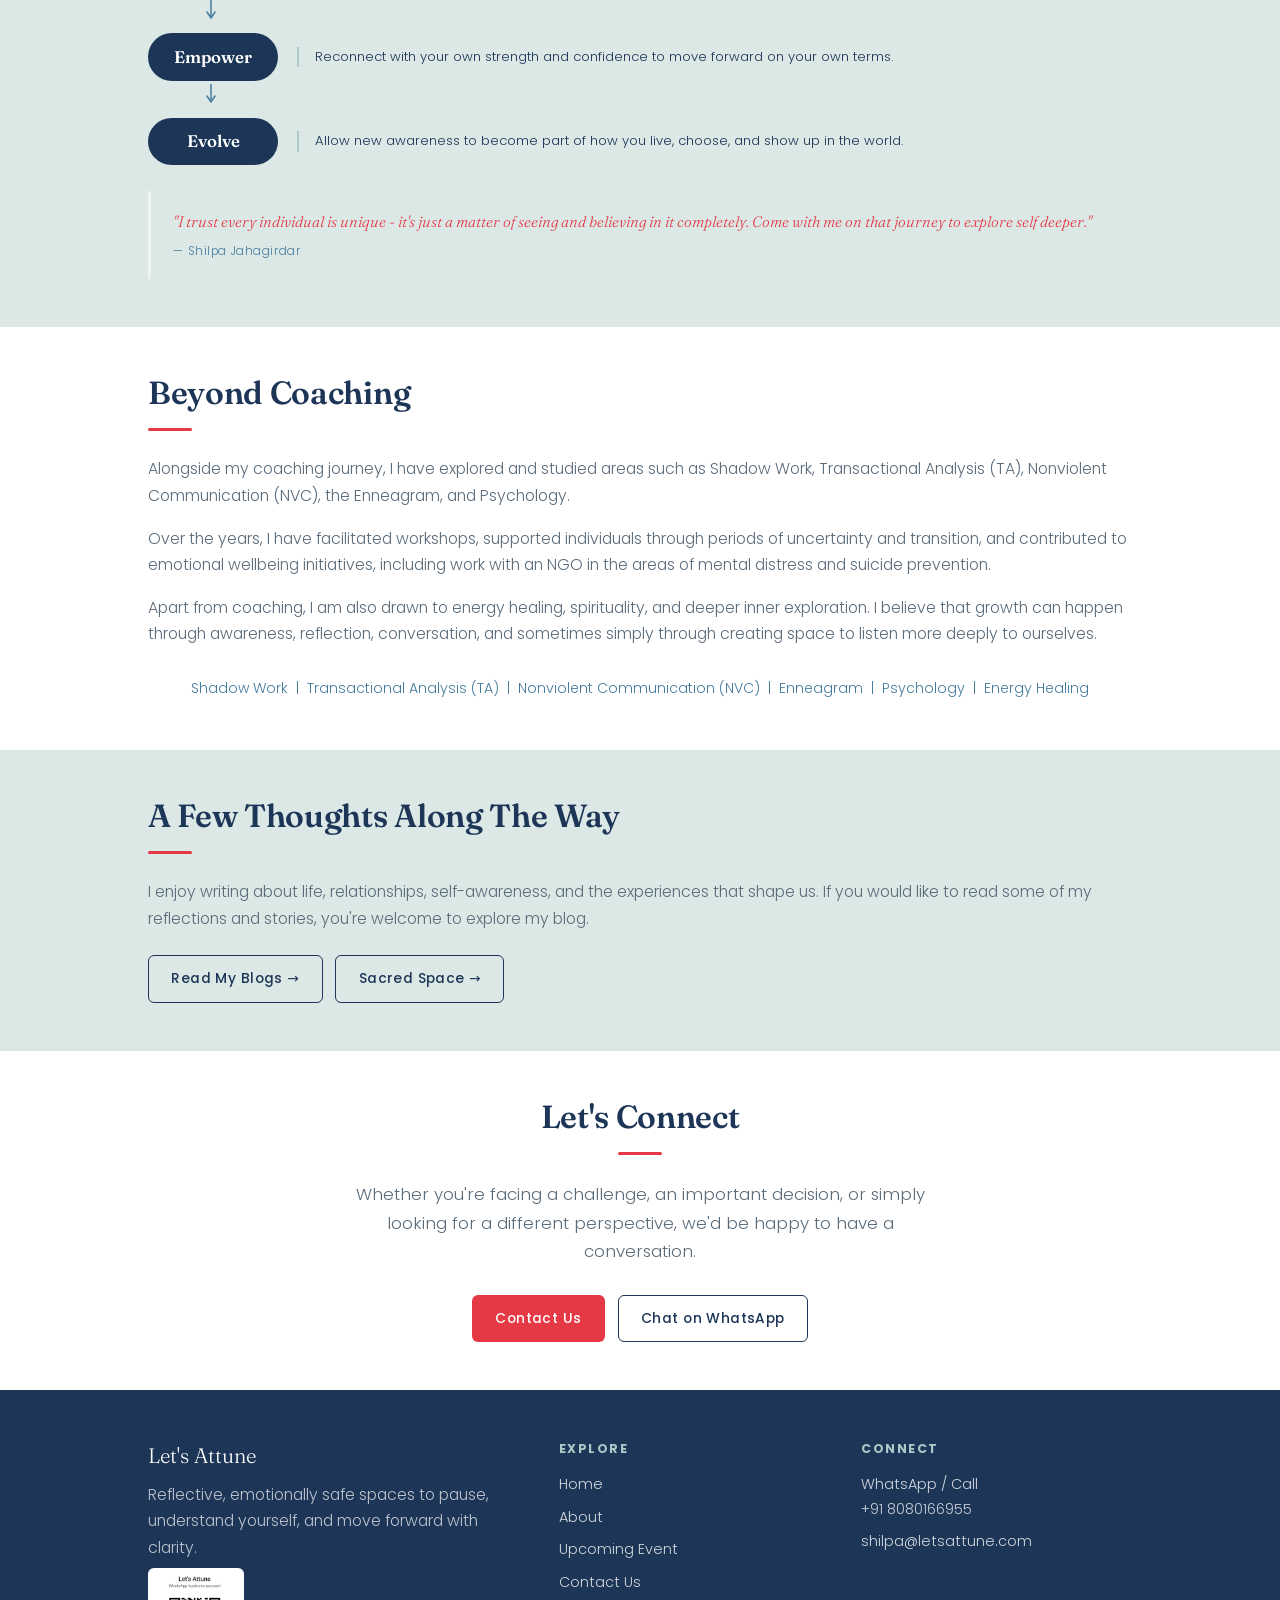
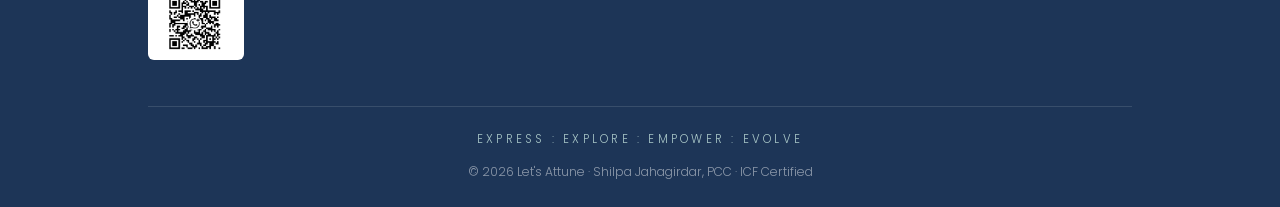
==== commit 4d733e31: "Replace em dashes with hyphens across all pages Co-Authored-By: Claude Opus 4.8 (1M context) <norepl" ====
--- a/about.html
+++ b/about.html
@@ -46,7 +46,7 @@
   <!-- OPENING QUOTE -->
   <div class="coach-opening-quote band-navy">
     <div class="wrap">
-      <p class="coq-text">"There is no way to happiness — Happiness is the way."</p>
+      <p class="coq-text">"There is no way to happiness - Happiness is the way."</p>
       <p class="coq-attr">— Thich Nhat Hanh</p>
     </div>
   </div>
@@ -59,11 +59,11 @@
       <h1>Shilpa Jahagirdar</h1>
       <div class="role" style="font-size:0.84rem;letter-spacing:0.06em;color:var(--steel);text-transform:uppercase;margin-bottom:0.5rem">Founder · ICF Certified Coach · IT Professional</div>
       <p>I am a PCC-certified Coach accredited by the International Coaching Federation (ICF), with a background in IT and over 10 years of experience in Corporate Training and Leadership Development.</p>
-      <p>While my professional journey began in the corporate world, I found myself increasingly drawn towards understanding people, emotions, behaviour, and what truly helps us navigate life's challenges. That curiosity eventually led me to coaching—and it felt like coming home.</p>
-      <p>That's when, 6 years ago, I founded Lets Attune with a simple intention—to create reflective and emotionally safe spaces where people can pause, understand themselves more deeply, and navigate life's challenges with greater clarity and awareness.</p>
+      <p>While my professional journey began in the corporate world, I found myself increasingly drawn towards understanding people, emotions, behaviour, and what truly helps us navigate life's challenges. That curiosity eventually led me to coaching - and it felt like coming home.</p>
+      <p>That's when, 6 years ago, I founded Lets Attune with a simple intention - to create reflective and emotionally safe spaces where people can pause, understand themselves more deeply, and navigate life's challenges with greater clarity and awareness.</p>
       <p>Today, through coaching, workshops, listening circles, and group programs, I support individuals navigating transitions, uncertainty, emotional overwhelm, and personal growth, helping them reconnect with themselves and move forward with greater confidence and intention.</p>
       <div class="lifelines-inline">
-        <p class="lifelines-label">What fuels me —</p>
+        <p class="lifelines-label">What fuels me -</p>
         <div class="lifelines">
           <span class="lifeline">Love</span><span class="lifeline-dot">·</span>
           <span class="lifeline">Freedom</span><span class="lifeline-dot">·</span>
@@ -106,7 +106,7 @@
       <div class="phil-flow">
         <div class="phil-step">
           <div class="phil-oval">Express</div>
-          <p class="phil-desc">Give voice to what's within — thoughts, feelings, patterns that have never had space to be heard.</p>
+          <p class="phil-desc">Give voice to what's within - thoughts, feelings, patterns that have never had space to be heard.</p>
         </div>
         <div class="phil-arrow-down" aria-hidden="true"><svg width="16" height="22" viewBox="0 0 16 22" fill="none"><line x1="8" y1="0" x2="8" y2="16" stroke="#457b9d" stroke-width="1.5"/><polyline points="4,12 8,18 12,12" stroke="#457b9d" stroke-width="1.5" stroke-linecap="round" stroke-linejoin="round"/></svg></div>
         <div class="phil-step">
@@ -124,7 +124,7 @@
           <p class="phil-desc">Allow new awareness to become part of how you live, choose, and show up in the world.</p>
         </div>
         <div class="phil-belief">
-          <p>"I trust every individual is unique — it's just a matter of seeing and believing in it completely. Come with me on that journey to explore self deeper."</p>
+          <p>"I trust every individual is unique - it's just a matter of seeing and believing in it completely. Come with me on that journey to explore self deeper."</p>
           <span style="color:var(--steel)">— Shilpa Jahagirdar</span>
         </div>
       </div>
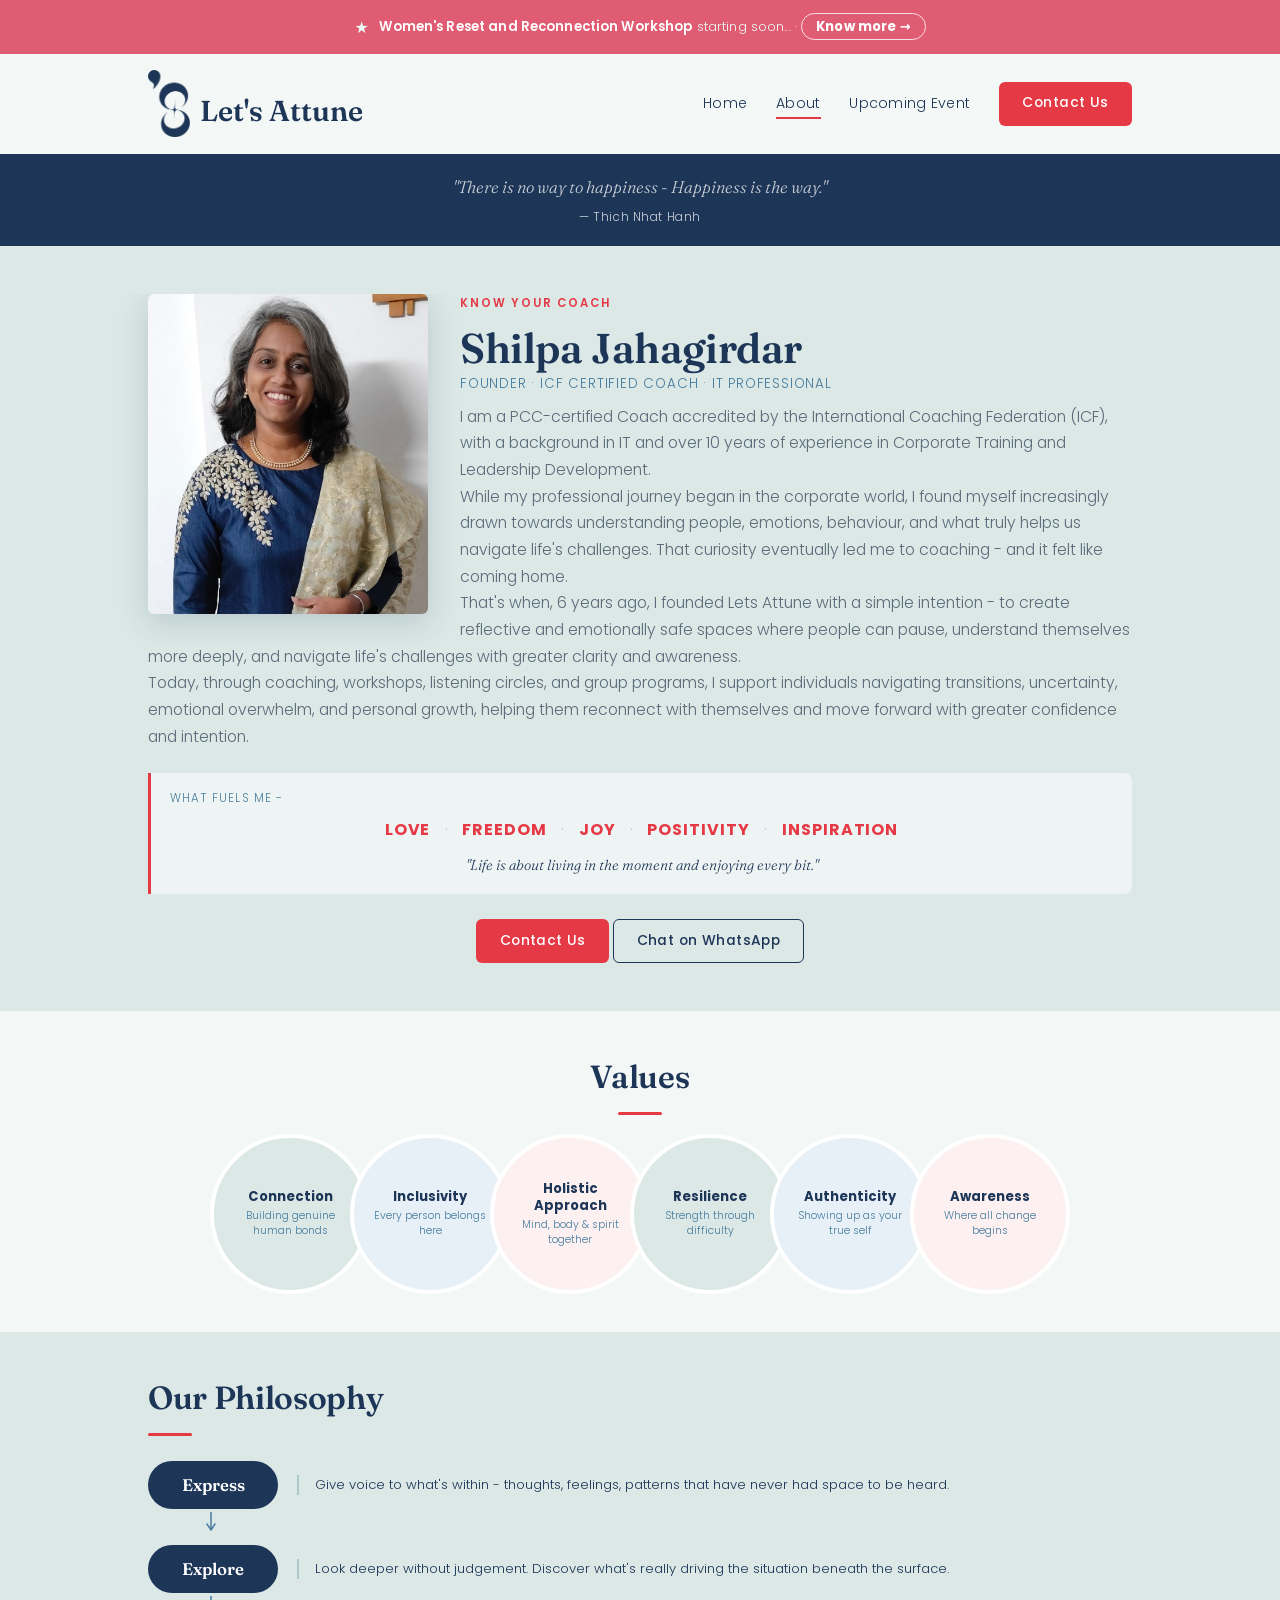
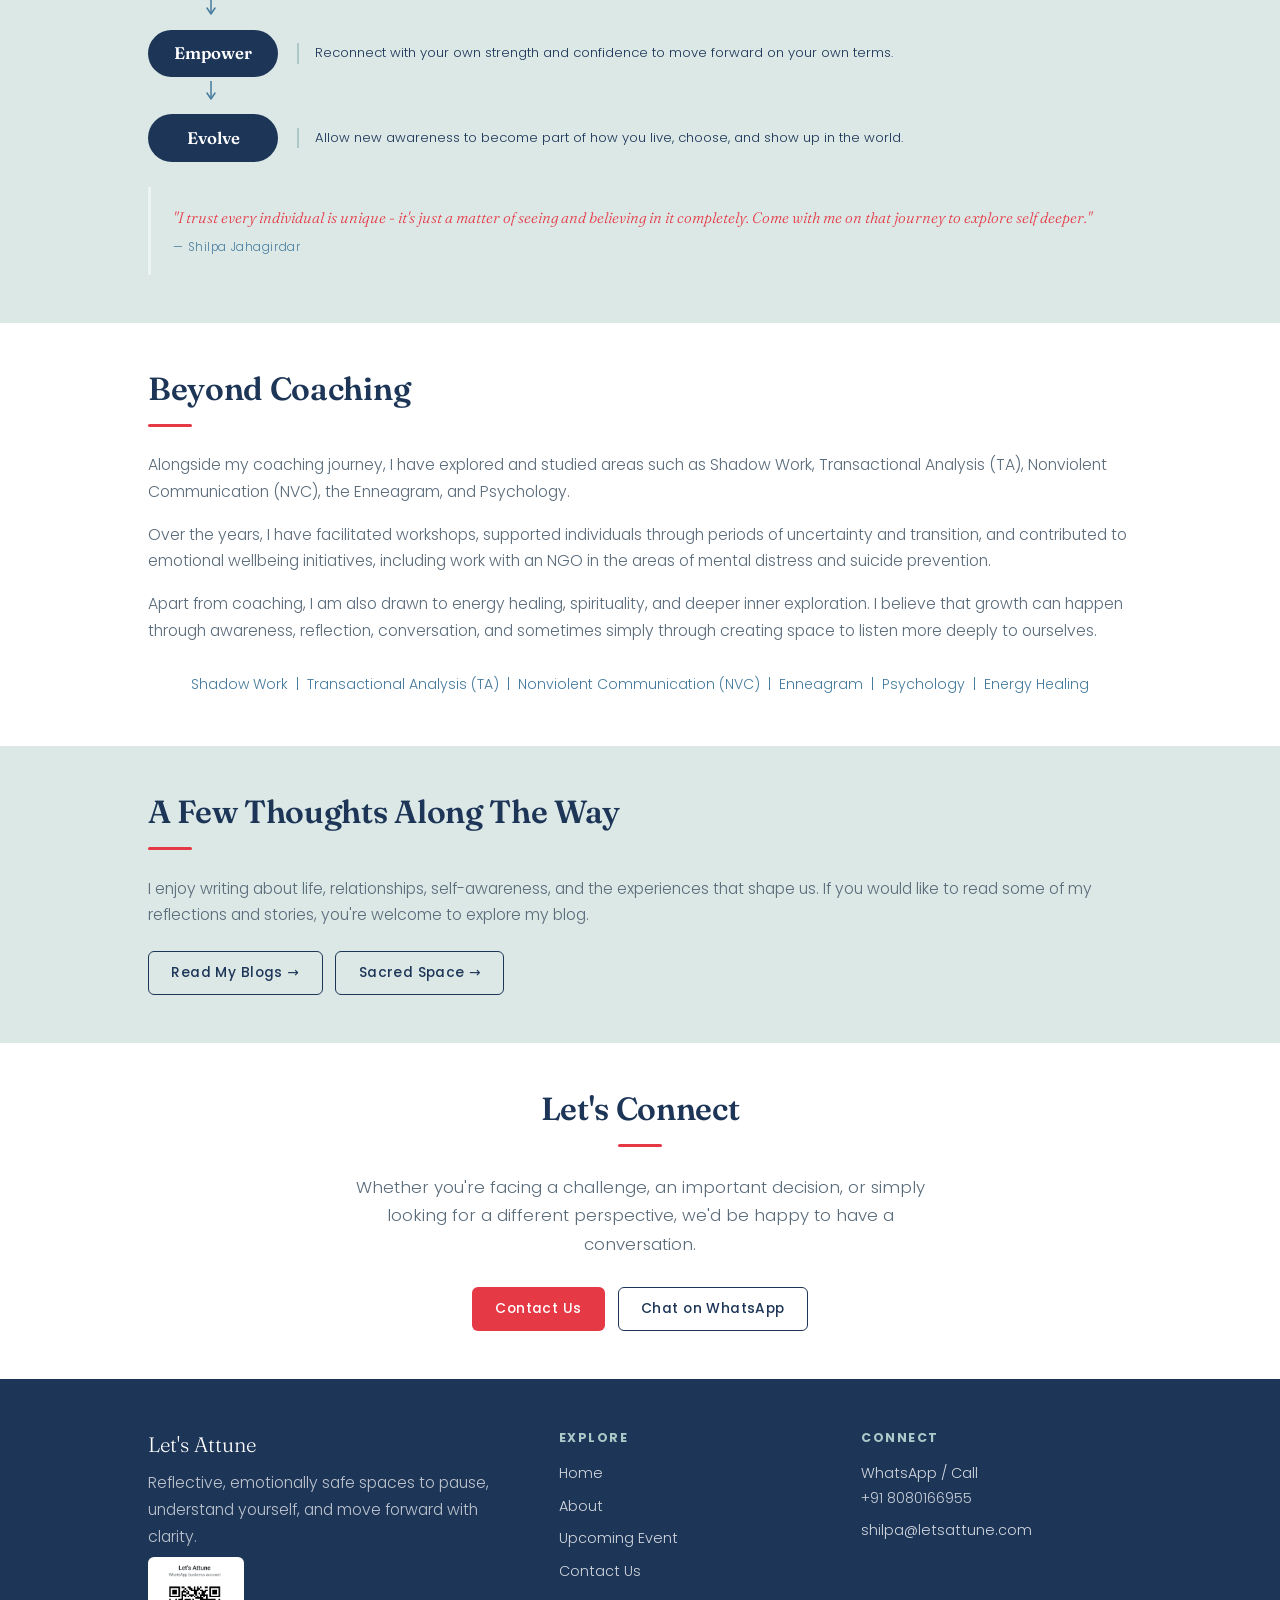
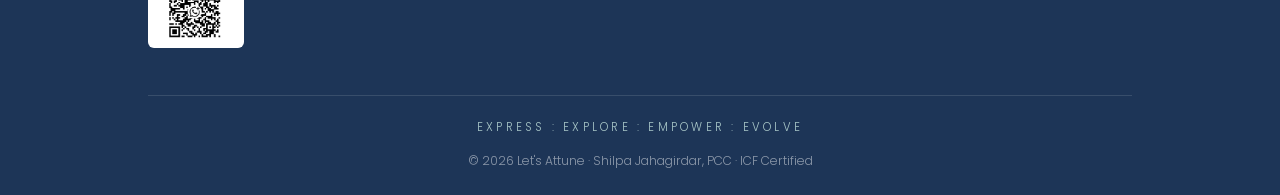
==== commit 0f8f6804: "Update domain references to letsattune.com Co-Authored-By: Claude Opus 4.8 (1M context) <noreply@ant" ====
--- a/about.html
+++ b/about.html
@@ -9,7 +9,7 @@
   <meta property="og:title" content="About Shilpa Jahagirdar — Let's Attune" />
   <meta property="og:description" content="PCC coach, ICF certified. Founder of Lets Attune — coaching, workshops and listening circles." />
   <meta property="og:image" content="assets/shilpa-full.jpg" />
-  <meta property="og:url" content="https://arise.letsattune.com/about.html" />
+  <meta property="og:url" content="https://letsattune.com/about.html" />
   <meta name="twitter:card" content="summary_large_image" />
   <link rel="icon" type="image/png" href="assets/Lets Attune logo.png" />
   <link rel="preconnect" href="https://fonts.googleapis.com" />
--- a/styles.css
+++ b/styles.css
@@ -125,7 +125,7 @@
 .brand { display: flex; align-items: center; gap: 0.6rem; }
 .brand img { width: 42px; transition: width .3s; }
 .site-header.scrolled .brand img { width: 34px; }
-.brand .name { font-family: var(--ff-serif); font-weight: 600; font-size: 1.15rem; color: var(--navy); }
+.brand .name { font-family: var(--ff-serif); font-weight: 600; font-size: 1.80rem; color: var(--navy); line-height: 1; position: relative; top: 8px; }
 
 .nav { display: flex; align-items: center; gap: 1.8rem; }
 .nav a.link { font-size: 0.88rem; letter-spacing: 0.02em; color: var(--navy); position: relative; }
@@ -133,7 +133,7 @@
 .nav a.link:hover::after, .nav a.link.active::after { width: 100%; }
 
 /* buttons */
-.btn { display: inline-flex; align-items: center; gap: 0.5rem; font-family: var(--ff-sans); font-size: 0.86rem; font-weight: 500; letter-spacing: 0.03em; padding: 0.7rem 1.4rem; border-radius: var(--radius); cursor: pointer; border: 1.5px solid transparent; transition: transform .2s, background .25s, color .25s, box-shadow .25s; }
+.btn { display: inline-flex; align-items: center; gap: 0.5rem; font-family: var(--ff-sans); font-size: 0.86rem; font-weight: 500; letter-spacing: 0.03em; line-height: 1.2; min-height: 44px; padding: 0.7rem 1.4rem; border-radius: var(--radius); cursor: pointer; -webkit-appearance: none; appearance: none; box-sizing: border-box; vertical-align: middle; border: 1.5px solid transparent; transition: transform .2s, background .25s, color .25s, box-shadow .25s; }
 .btn-primary { background: var(--coral); color: #fff; }
 .btn-primary:hover { background: #c92f3c; transform: translateY(-2px); box-shadow: 0 8px 20px rgba(230,57,70,0.3); }
 .btn-ghost { background: transparent; color: var(--navy); border-color: var(--navy); }
